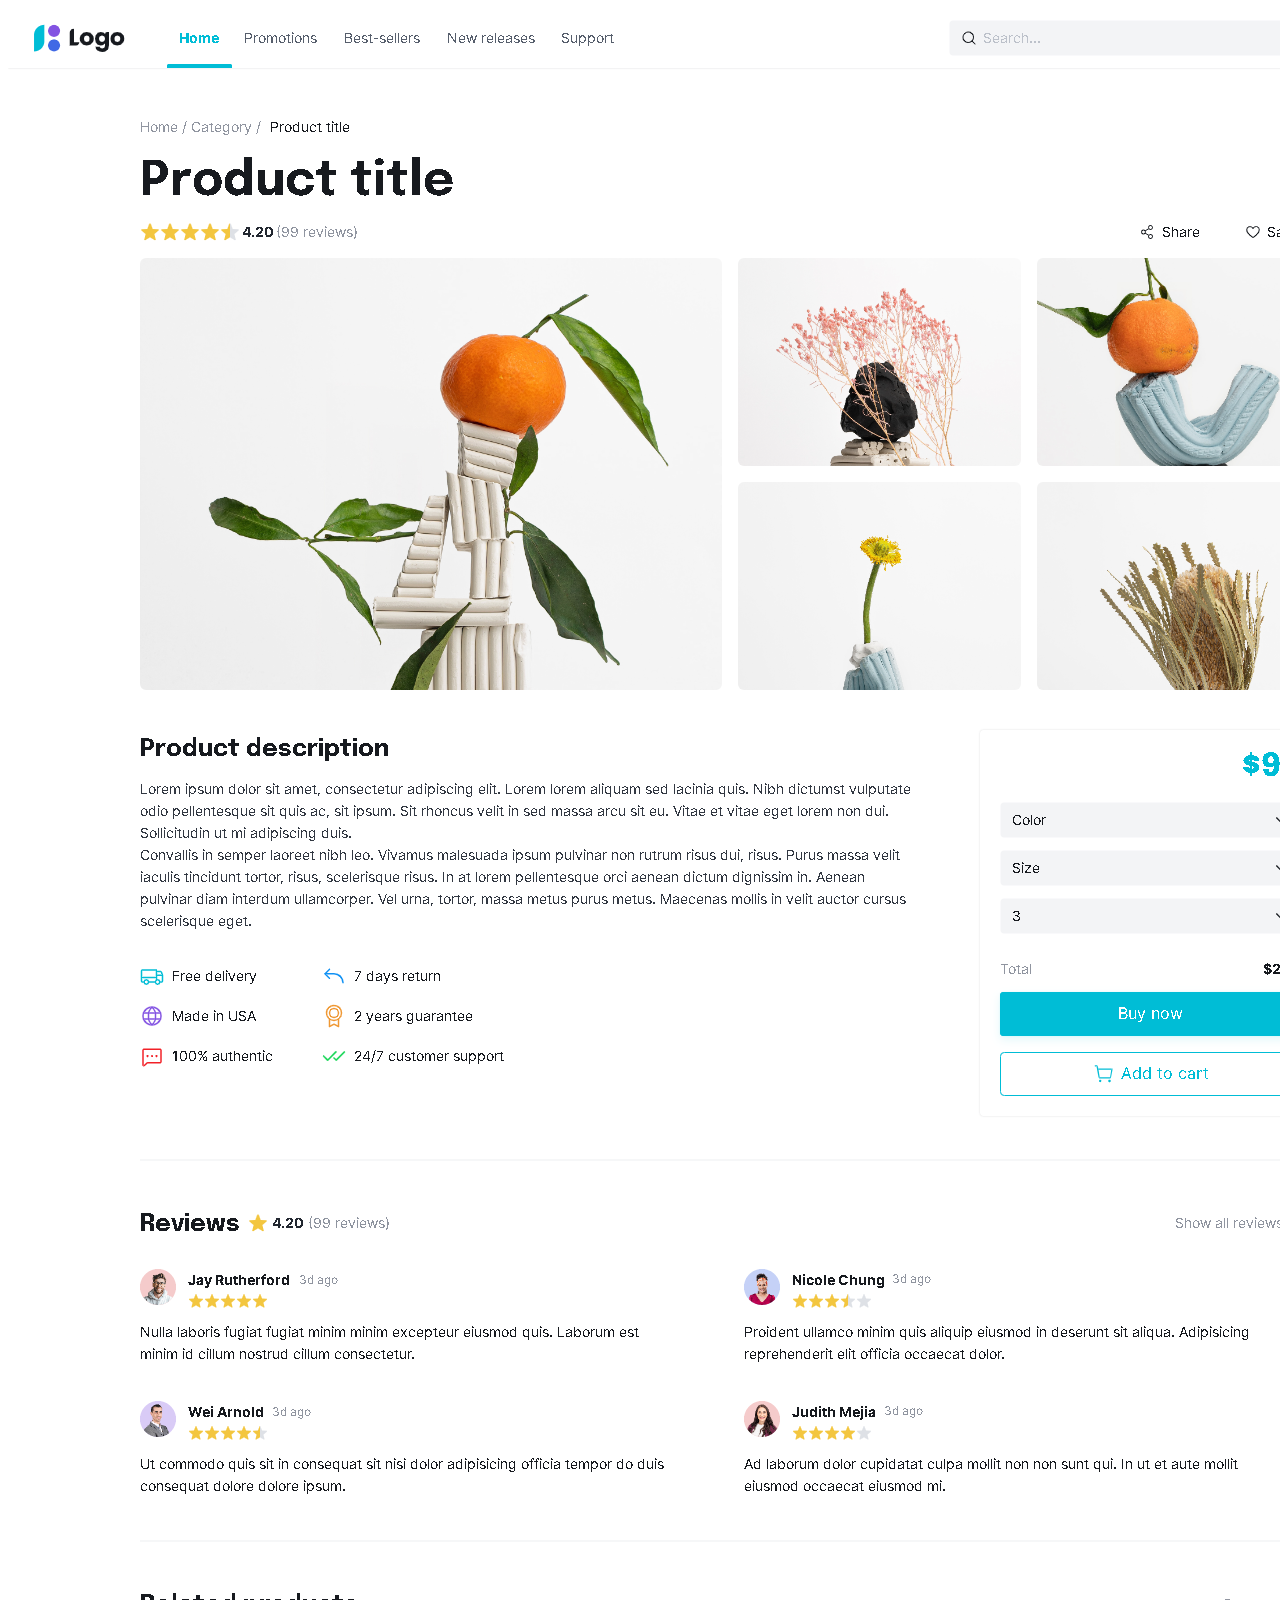
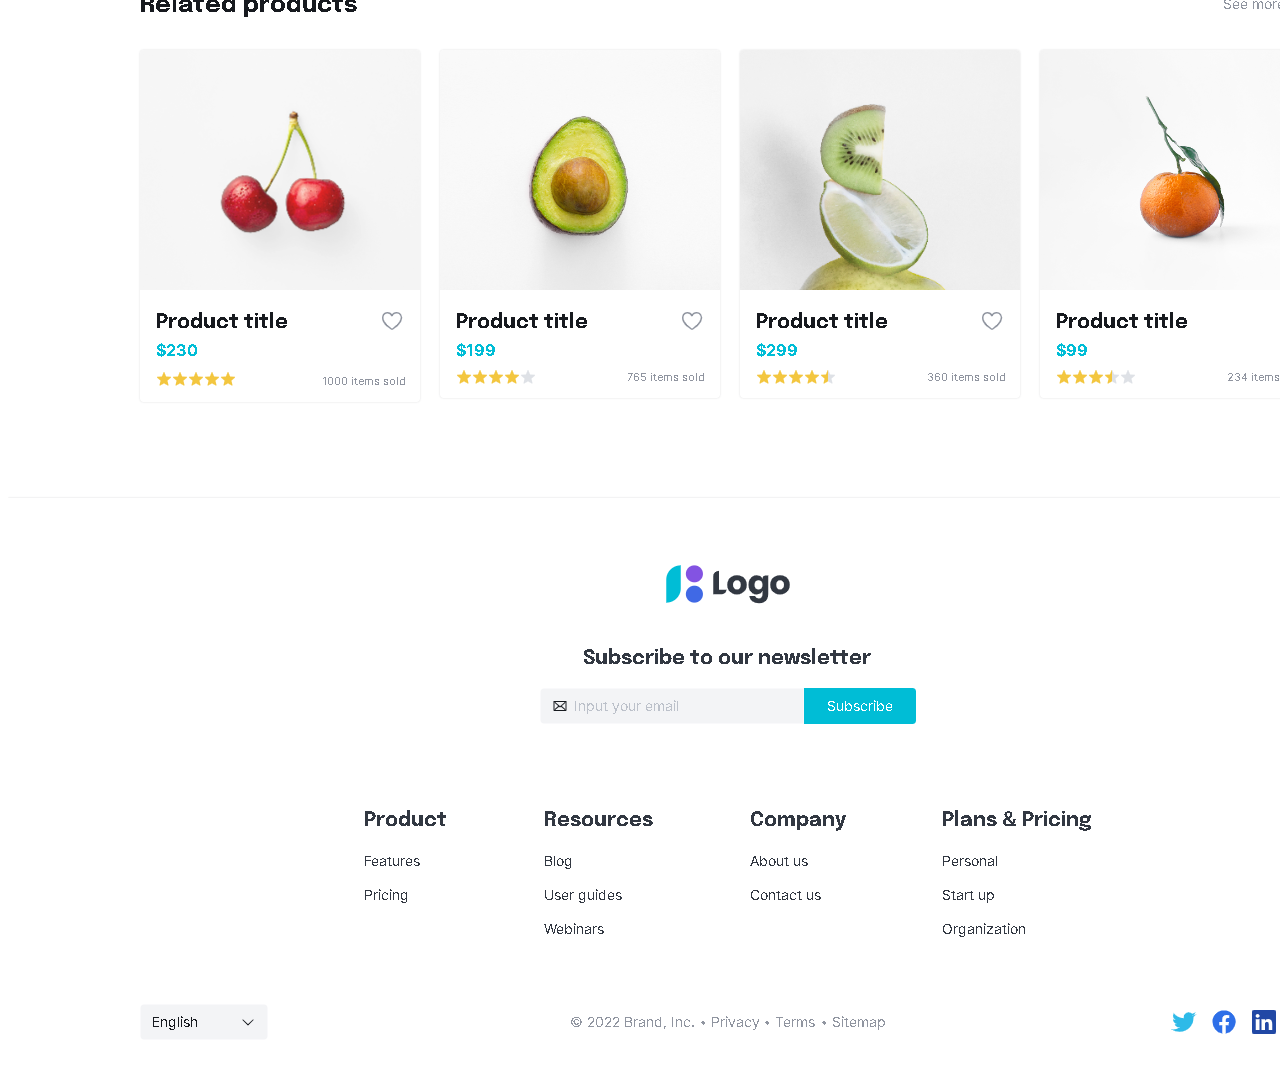
==== baitap.html @ 9f82874c "code va minh chung phan heading" ====
<!DOCTYPE html>
<html lang="en">

<head>
    <meta charset="UTF-8">
    <meta http-equiv="X-UA-Compatible" content="IE=edge">
    <meta name="viewport" content="width=device-width, initial-scale=1.0">
    <title>Document</title>
</head>

<body>
    <img src="./img/a_detail.png" alt="">
</body>

</html>
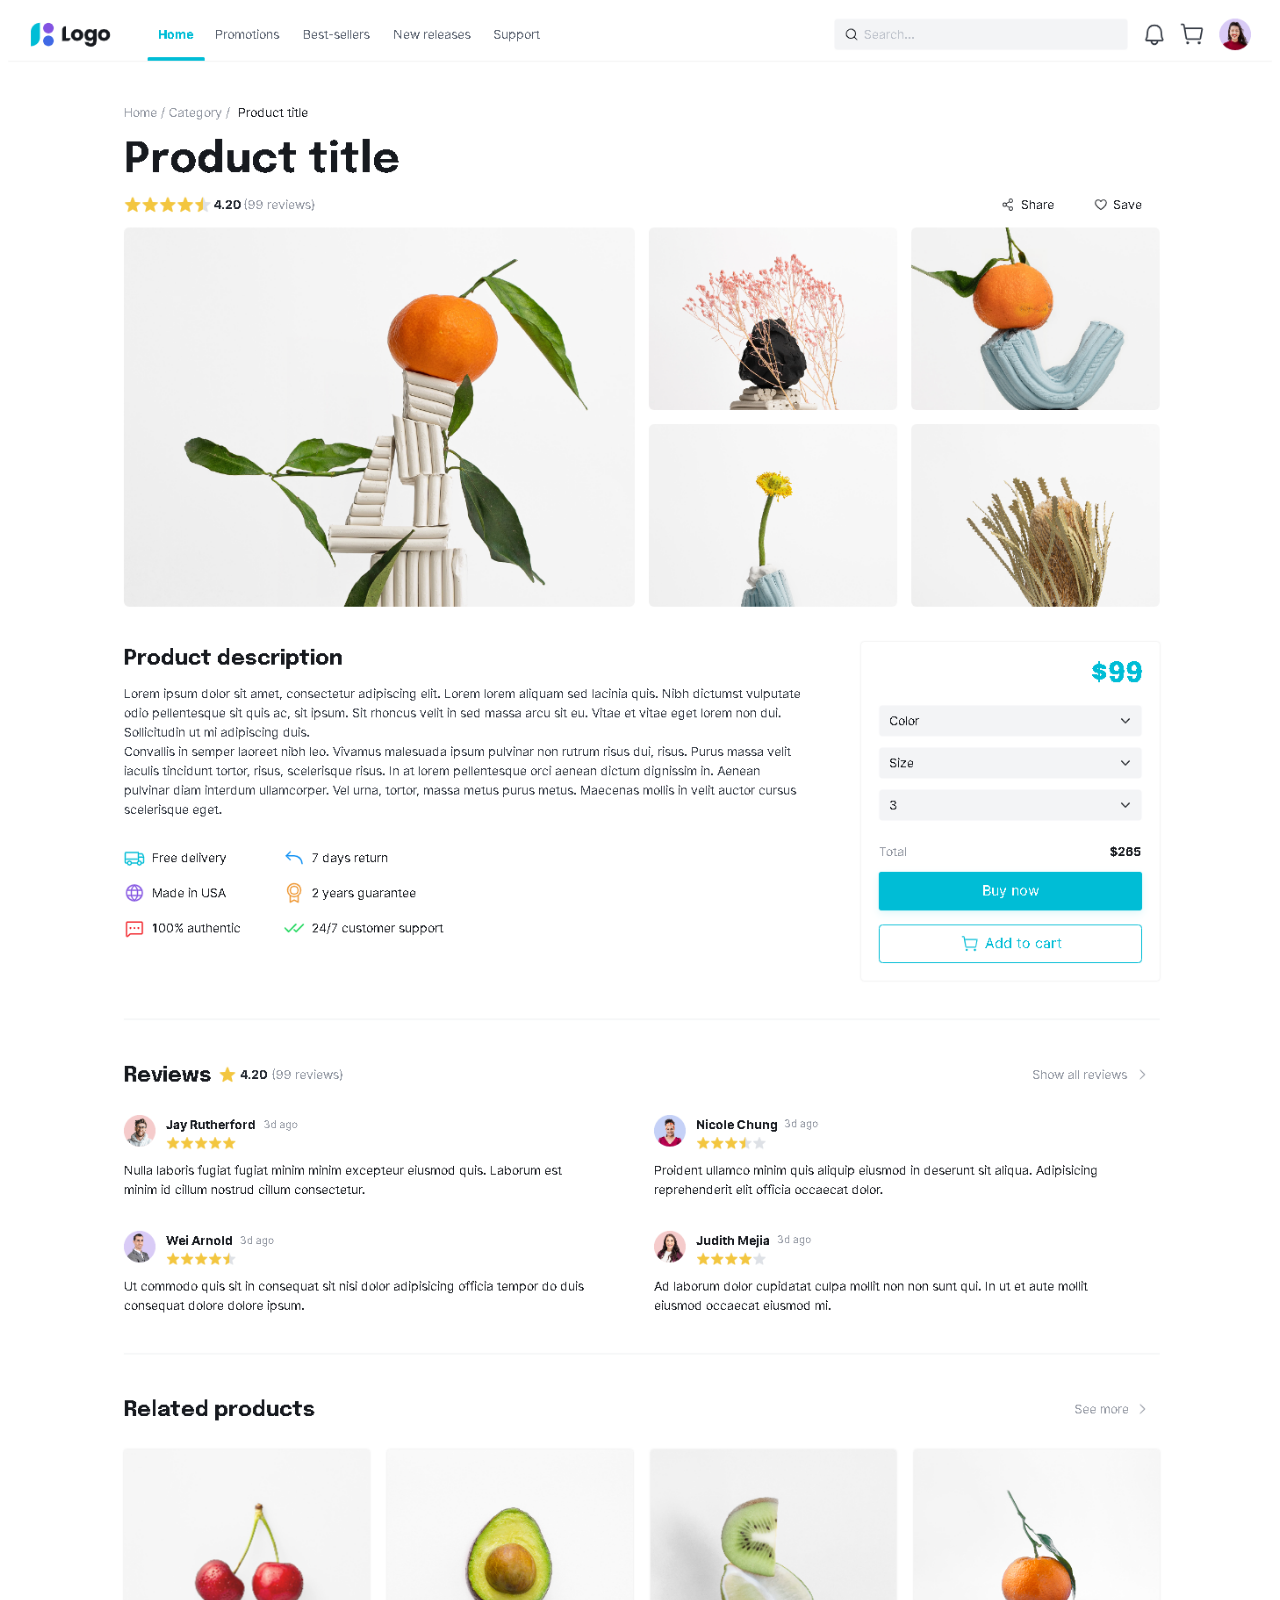
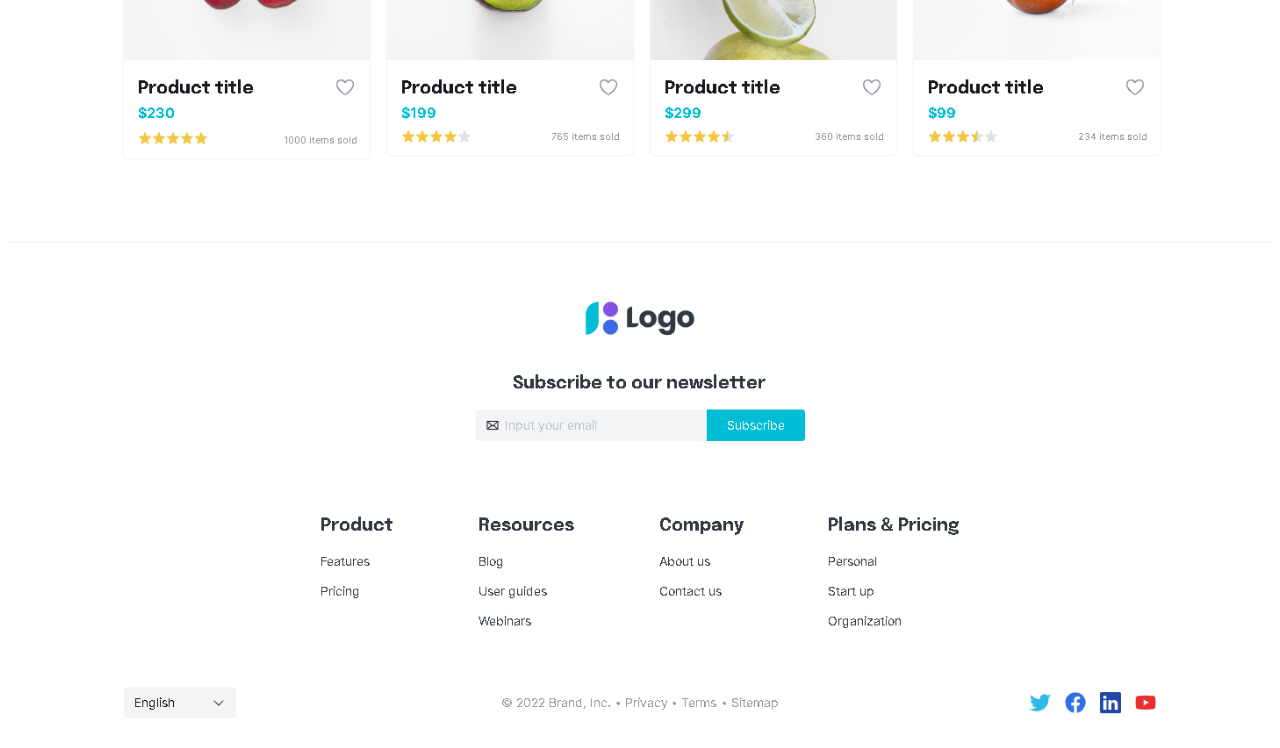
==== commit 68d0dc02: "cap nhat phan body img" ====
--- a/baitap.html
+++ b/baitap.html
@@ -9,7 +9,7 @@
 </head>
 
 <body>
-    <img src="./img/a_detail.png" alt="">
+    <img style="width: 100%;" src="./img/a_detail.png" alt="">
 </body>
 
 </html>